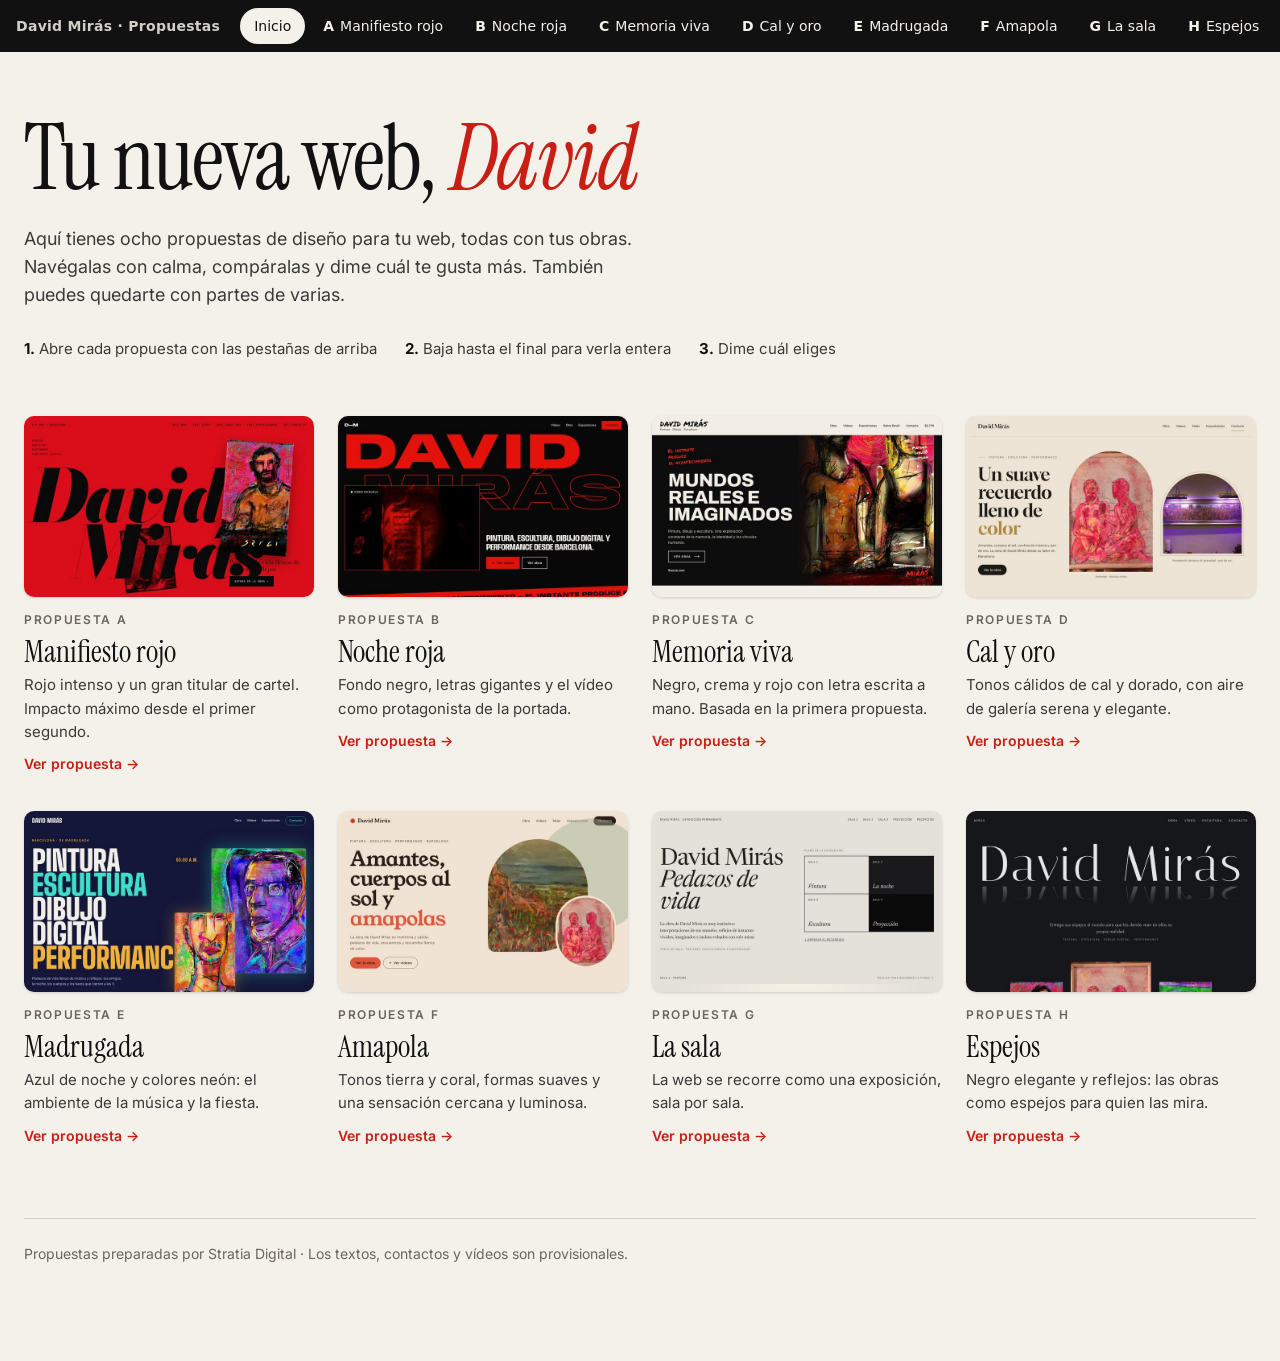
==== index.html @ 49d00729 "Web de propuestas de diseño para David Mirás (A–H) con pestañas Co-Authored-By: Claude Opus 5.5 <nor" ====
<!doctype html>
<html lang="es">
<head>
<meta charset="utf-8">
<meta name="viewport" content="width=device-width, initial-scale=1">
<meta name="robots" content="noindex">
<title>David Mirás · Propuestas de web</title>
<link rel="preconnect" href="https://fonts.googleapis.com">
<link href="https://fonts.googleapis.com/css2?family=Instrument+Serif:ital@0;1&family=Inter:wght@400;500;600&display=swap" rel="stylesheet">
<link rel="stylesheet" href="barra.css">
<style>
body{margin:0;background:#F4F1EA;color:#111;font:16px/1.55 Inter,system-ui,sans-serif}
main{max-width:1240px;margin:0 auto;padding:64px 24px 96px}
h1{margin:0;font:400 clamp(48px,7vw,96px)/0.95 'Instrument Serif',serif;letter-spacing:-0.02em}
h1 em{color:#C81E14}
.intro{max-width:620px;margin:24px 0 0;font-size:18px;color:#3A3A3A}
.pasos{display:flex;flex-wrap:wrap;gap:8px 28px;margin:28px 0 56px;padding:0;list-style:none;font-size:15px;color:#3A3A3A}
.pasos li b{color:#111}
.rejilla{display:grid;grid-template-columns:repeat(auto-fill,minmax(min(100%,270px),1fr));gap:36px 24px}
.tarjeta{display:flex;flex-direction:column;gap:6px;color:#111;text-decoration:none}
.tarjeta img{width:100%;height:auto;aspect-ratio:16/10;object-fit:cover;object-position:top;display:block;border-radius:10px;box-shadow:0 1px 3px rgba(0,0,0,.15);transition:transform .25s,box-shadow .25s;margin-bottom:8px}
.tarjeta:hover img{transform:translateY(-4px);box-shadow:0 12px 28px rgba(0,0,0,.18)}
.letra{font-size:12px;font-weight:600;letter-spacing:.14em;text-transform:uppercase;color:#6B655C}
.tarjeta strong{font:400 30px/1.05 'Instrument Serif',serif}
.desc{font-size:15px;color:#3A3A3A}
.ver{margin-top:4px;font-size:14px;font-weight:600;color:#C81E14}
footer{margin-top:72px;padding-top:24px;border-top:1px solid #D4CEC3;font-size:14px;color:#6B655C}
</style>
</head>
<body>
<nav class="dm-barra" aria-label="Propuestas de diseño"><span class="dm-marca">David Mirás · Propuestas</span><div class="dm-pestanas"><a href="index.html" aria-current="page">Inicio</a><a href="propuesta-a/index.html"><b>A</b> Manifiesto rojo</a><a href="propuesta-b/index.html"><b>B</b> Noche roja</a><a href="propuesta-c/index.html"><b>C</b> Memoria viva</a><a href="propuesta-d/index.html"><b>D</b> Cal y oro</a><a href="propuesta-e/index.html"><b>E</b> Madrugada</a><a href="propuesta-f/index.html"><b>F</b> Amapola</a><a href="propuesta-g/index.html"><b>G</b> La sala</a><a href="propuesta-h/index.html"><b>H</b> Espejos</a></div></nav>
<main>
<h1>Tu nueva web, <em>David</em></h1>
<p class="intro">Aquí tienes ocho propuestas de diseño para tu web, todas con tus obras. Navégalas con calma, compáralas y dime cuál te gusta más. También puedes quedarte con partes de varias.</p>
<ul class="pasos"><li><b>1.</b> Abre cada propuesta con las pestañas de arriba</li><li><b>2.</b> Baja hasta el final para verla entera</li><li><b>3.</b> Dime cuál eliges</li></ul>
<div class="rejilla"><a class="tarjeta" href="propuesta-a/index.html">
<img src="img/capturas/a.jpg" alt="Portada de la propuesta A, Manifiesto rojo" loading="lazy" width="720" height="450">
<span class="letra">Propuesta A</span>
<strong>Manifiesto rojo</strong>
<span class="desc">Rojo intenso y un gran titular de cartel. Impacto máximo desde el primer segundo.</span>
<span class="ver">Ver propuesta →</span>
</a><a class="tarjeta" href="propuesta-b/index.html">
<img src="img/capturas/b.jpg" alt="Portada de la propuesta B, Noche roja" loading="lazy" width="720" height="450">
<span class="letra">Propuesta B</span>
<strong>Noche roja</strong>
<span class="desc">Fondo negro, letras gigantes y el vídeo como protagonista de la portada.</span>
<span class="ver">Ver propuesta →</span>
</a><a class="tarjeta" href="propuesta-c/index.html">
<img src="img/capturas/c.jpg" alt="Portada de la propuesta C, Memoria viva" loading="lazy" width="720" height="450">
<span class="letra">Propuesta C</span>
<strong>Memoria viva</strong>
<span class="desc">Negro, crema y rojo con letra escrita a mano. Basada en la primera propuesta.</span>
<span class="ver">Ver propuesta →</span>
</a><a class="tarjeta" href="propuesta-d/index.html">
<img src="img/capturas/d.jpg" alt="Portada de la propuesta D, Cal y oro" loading="lazy" width="720" height="450">
<span class="letra">Propuesta D</span>
<strong>Cal y oro</strong>
<span class="desc">Tonos cálidos de cal y dorado, con aire de galería serena y elegante.</span>
<span class="ver">Ver propuesta →</span>
</a><a class="tarjeta" href="propuesta-e/index.html">
<img src="img/capturas/e.jpg" alt="Portada de la propuesta E, Madrugada" loading="lazy" width="720" height="450">
<span class="letra">Propuesta E</span>
<strong>Madrugada</strong>
<span class="desc">Azul de noche y colores neón: el ambiente de la música y la fiesta.</span>
<span class="ver">Ver propuesta →</span>
</a><a class="tarjeta" href="propuesta-f/index.html">
<img src="img/capturas/f.jpg" alt="Portada de la propuesta F, Amapola" loading="lazy" width="720" height="450">
<span class="letra">Propuesta F</span>
<strong>Amapola</strong>
<span class="desc">Tonos tierra y coral, formas suaves y una sensación cercana y luminosa.</span>
<span class="ver">Ver propuesta →</span>
</a><a class="tarjeta" href="propuesta-g/index.html">
<img src="img/capturas/g.jpg" alt="Portada de la propuesta G, La sala" loading="lazy" width="720" height="450">
<span class="letra">Propuesta G</span>
<strong>La sala</strong>
<span class="desc">La web se recorre como una exposición, sala por sala.</span>
<span class="ver">Ver propuesta →</span>
</a><a class="tarjeta" href="propuesta-h/index.html">
<img src="img/capturas/h.jpg" alt="Portada de la propuesta H, Espejos" loading="lazy" width="720" height="450">
<span class="letra">Propuesta H</span>
<strong>Espejos</strong>
<span class="desc">Negro elegante y reflejos: las obras como espejos para quien las mira.</span>
<span class="ver">Ver propuesta →</span>
</a></div>
<footer>Propuestas preparadas por Stratia Digital · Los textos, contactos y vídeos son provisionales.</footer>
</main>
<script src="barra.js"></script>
</body>
</html>
---- barra.css ----
.dm-barra{position:sticky;top:0;z-index:9999;display:flex;align-items:center;gap:20px;padding:0 16px;min-height:52px;background:#111;color:#f4f1ea;font:500 14px/1.2 system-ui,-apple-system,"Segoe UI",sans-serif;box-shadow:0 1px 0 rgba(255,255,255,.08)}
.dm-marca{white-space:nowrap;font-weight:600;letter-spacing:.02em;opacity:.85}
.dm-pestanas{display:flex;gap:4px;overflow-x:auto;scrollbar-width:none;-webkit-overflow-scrolling:touch}
.dm-pestanas::-webkit-scrollbar{display:none}
.dm-barra a{flex:none;display:inline-flex;align-items:center;gap:6px;min-height:36px;padding:0 14px;border-radius:999px;color:#f4f1ea !important;text-decoration:none !important;white-space:nowrap;font:inherit}
.dm-barra a:hover{background:rgba(255,255,255,.1)}
.dm-barra a[aria-current="page"]{background:#f4f1ea;color:#111 !important}
.dm-barra a b{font-weight:700}
@media (max-width:700px){.dm-marca{display:none}.dm-barra{padding:0 8px}}
html{scroll-padding-top:60px}
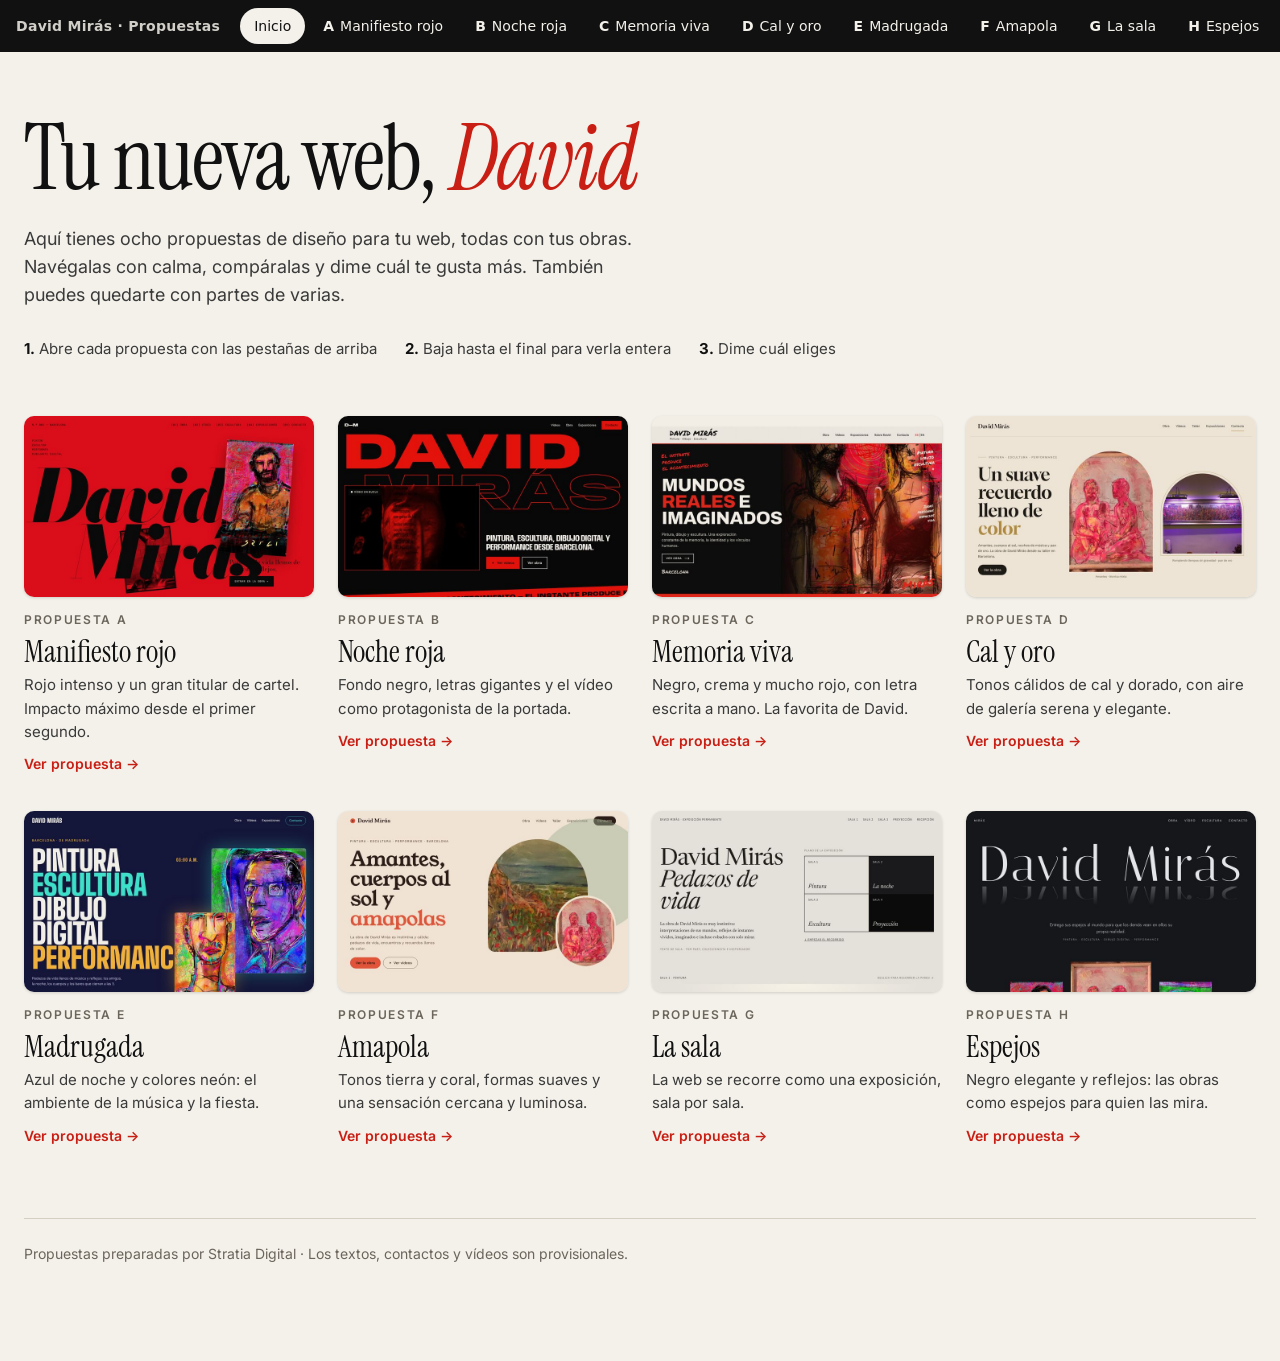
==== commit c1e8ffc6: "Propuesta C (Memoria viva): más rojo, fiel al diseño original y adaptada a móvil Co-Authored-By: Cla" ====
--- a/index.html
+++ b/index.html
@@ -49,7 +49,7 @@
 <img src="img/capturas/c.jpg" alt="Portada de la propuesta C, Memoria viva" loading="lazy" width="720" height="450">
 <span class="letra">Propuesta C</span>
 <strong>Memoria viva</strong>
-<span class="desc">Negro, crema y rojo con letra escrita a mano. Basada en la primera propuesta.</span>
+<span class="desc">Negro, crema y mucho rojo, con letra escrita a mano. La favorita de David.</span>
 <span class="ver">Ver propuesta →</span>
 </a><a class="tarjeta" href="propuesta-d/index.html">
 <img src="img/capturas/d.jpg" alt="Portada de la propuesta D, Cal y oro" loading="lazy" width="720" height="450">
